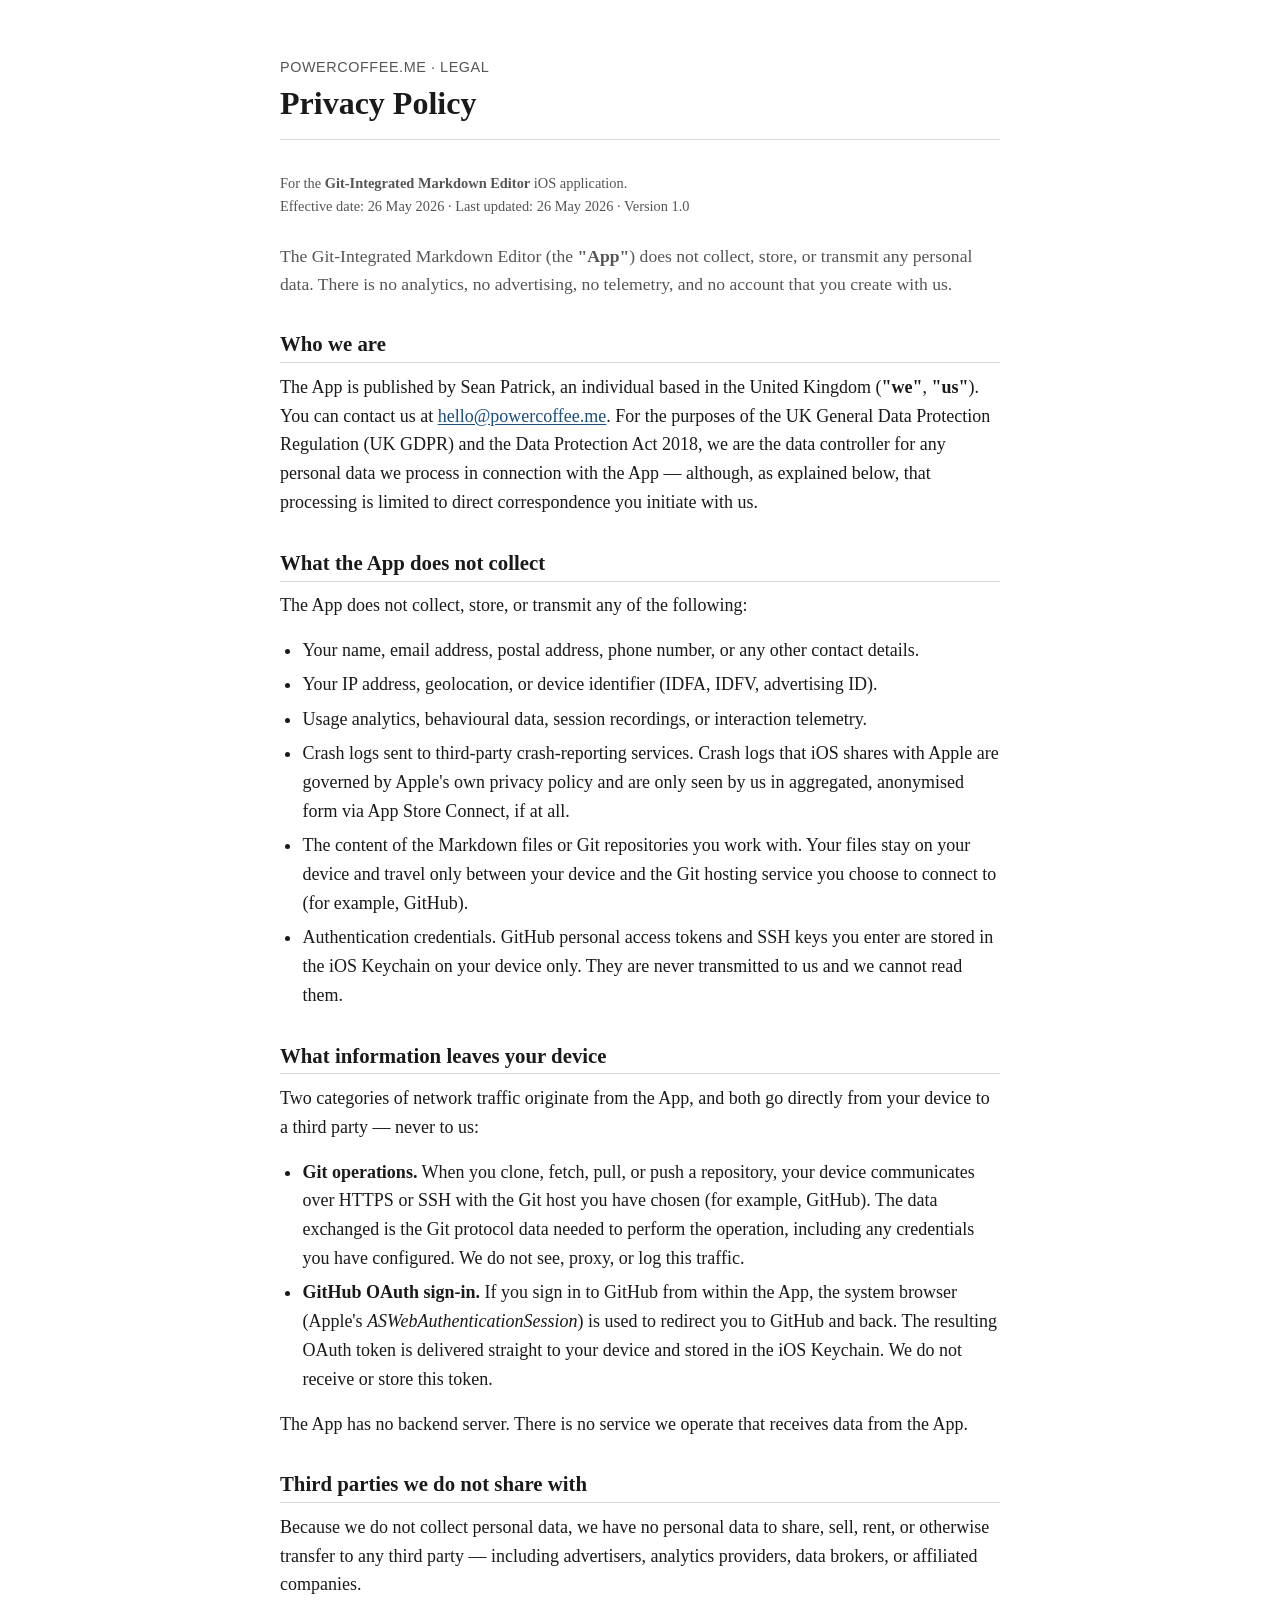
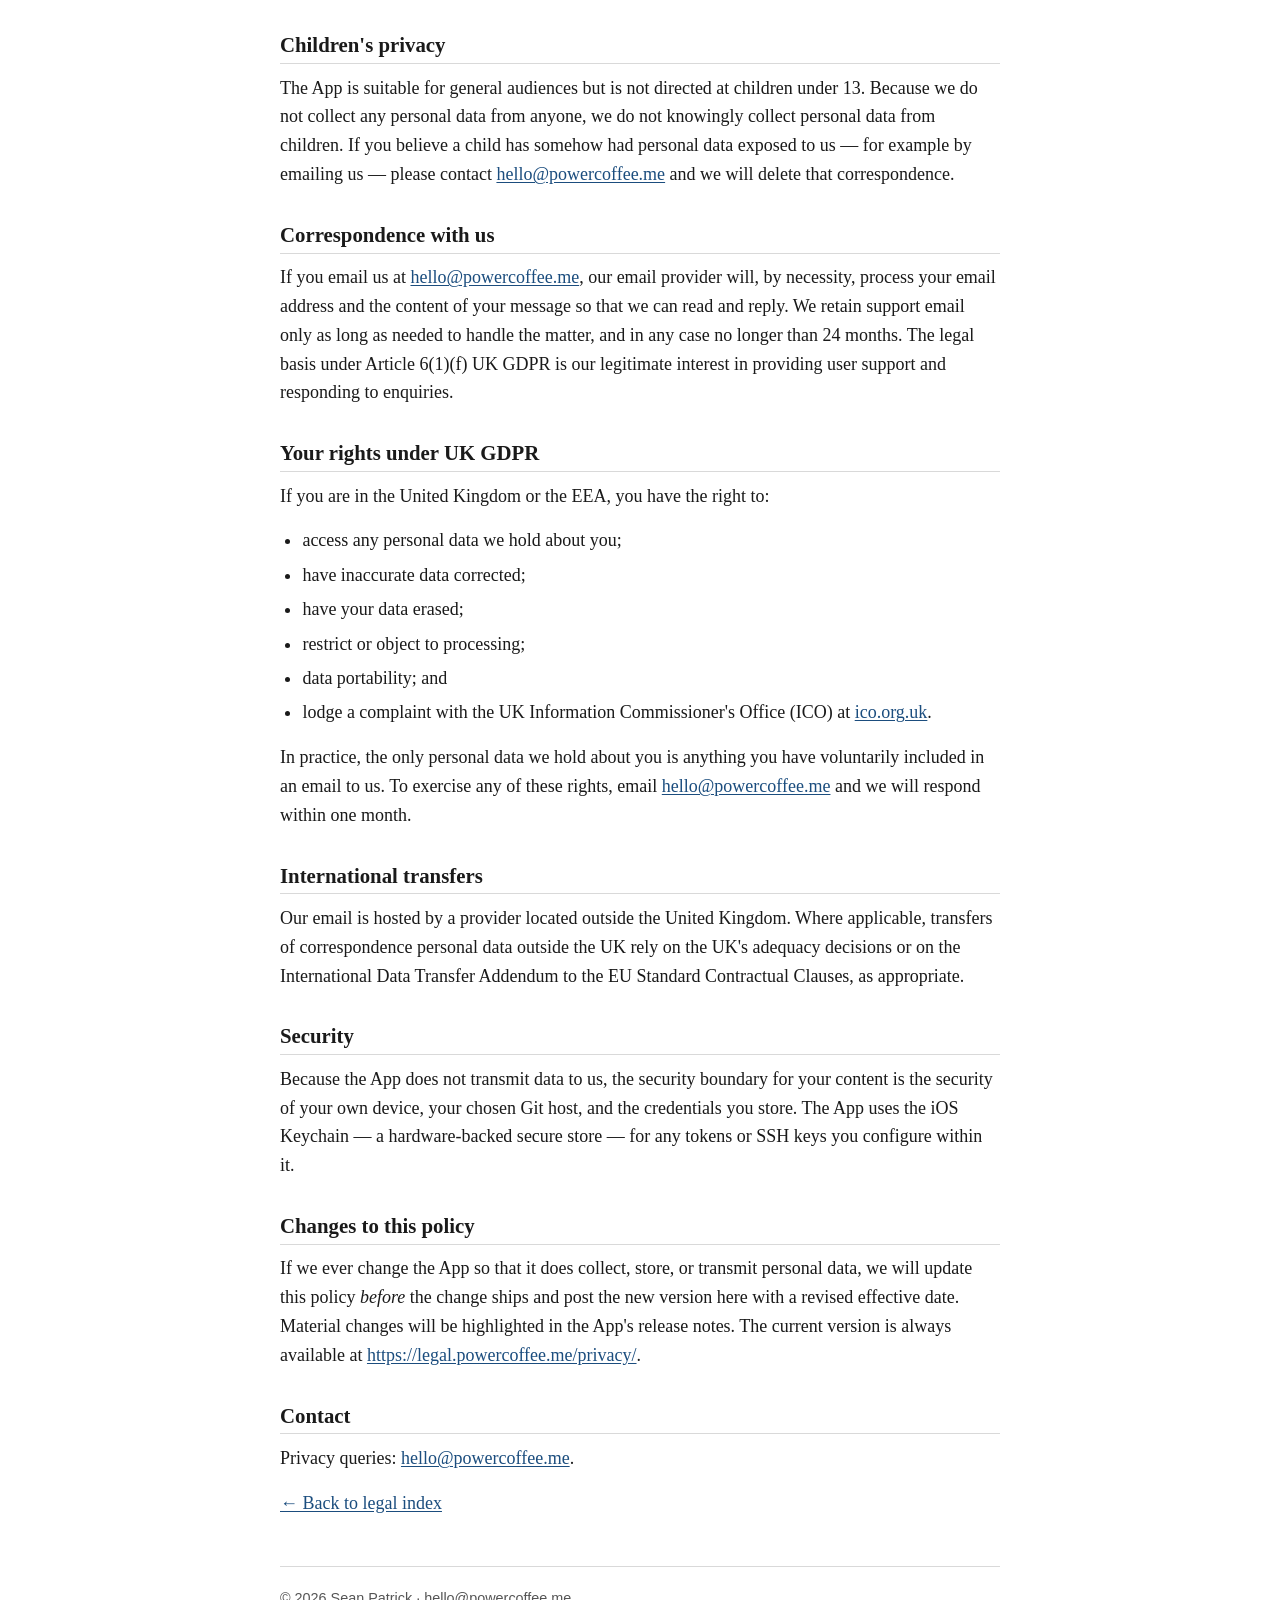
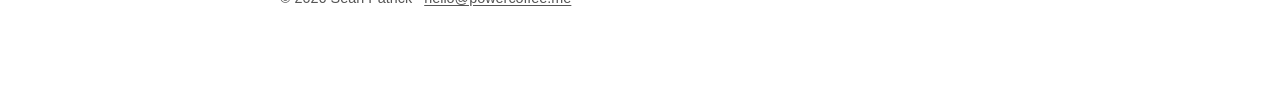
==== privacy/index.html @ 69c42aa1 "Initial commit: Terms, Privacy, landing page Static legal site for the Git-Integrated Markdown Edito" ====
<!doctype html>
<html lang="en-GB">
<head>
  <meta charset="utf-8">
  <meta name="viewport" content="width=device-width, initial-scale=1">
  <meta name="robots" content="index,follow">
  <title>Privacy Policy · Git-Integrated Markdown Editor</title>
  <meta name="description" content="Privacy Policy for the Git-Integrated Markdown Editor iOS app. The app collects no personal data.">
  <link rel="stylesheet" href="/styles.css">
</head>
<body>
  <header>
    <p class="site-title">powercoffee.me · Legal</p>
    <h1>Privacy Policy</h1>
  </header>
  <main>
    <p class="meta">For the <strong>Git-Integrated Markdown Editor</strong> iOS application.<br>
      Effective date: 26 May 2026 · Last updated: 26 May 2026 · Version 1.0</p>

    <p class="lead">The Git-Integrated Markdown Editor (the <strong>"App"</strong>) does not collect, store, or transmit any personal data. There is no analytics, no advertising, no telemetry, and no account that you create with us.</p>

    <h2>Who we are</h2>
    <p>The App is published by Sean Patrick, an individual based in the United Kingdom (<strong>"we"</strong>, <strong>"us"</strong>). You can contact us at <a href="mailto:hello@powercoffee.me">hello@powercoffee.me</a>. For the purposes of the UK General Data Protection Regulation (UK GDPR) and the Data Protection Act 2018, we are the data controller for any personal data we process in connection with the App — although, as explained below, that processing is limited to direct correspondence you initiate with us.</p>

    <h2>What the App does not collect</h2>
    <p>The App does not collect, store, or transmit any of the following:</p>
    <ul>
      <li>Your name, email address, postal address, phone number, or any other contact details.</li>
      <li>Your IP address, geolocation, or device identifier (IDFA, IDFV, advertising ID).</li>
      <li>Usage analytics, behavioural data, session recordings, or interaction telemetry.</li>
      <li>Crash logs sent to third-party crash-reporting services. Crash logs that iOS shares with Apple are governed by Apple's own privacy policy and are only seen by us in aggregated, anonymised form via App Store Connect, if at all.</li>
      <li>The content of the Markdown files or Git repositories you work with. Your files stay on your device and travel only between your device and the Git hosting service you choose to connect to (for example, GitHub).</li>
      <li>Authentication credentials. GitHub personal access tokens and SSH keys you enter are stored in the iOS Keychain on your device only. They are never transmitted to us and we cannot read them.</li>
    </ul>

    <h2>What information leaves your device</h2>
    <p>Two categories of network traffic originate from the App, and both go directly from your device to a third party — never to us:</p>
    <ul>
      <li><strong>Git operations.</strong> When you clone, fetch, pull, or push a repository, your device communicates over HTTPS or SSH with the Git host you have chosen (for example, GitHub). The data exchanged is the Git protocol data needed to perform the operation, including any credentials you have configured. We do not see, proxy, or log this traffic.</li>
      <li><strong>GitHub OAuth sign-in.</strong> If you sign in to GitHub from within the App, the system browser (Apple's <em>ASWebAuthenticationSession</em>) is used to redirect you to GitHub and back. The resulting OAuth token is delivered straight to your device and stored in the iOS Keychain. We do not receive or store this token.</li>
    </ul>
    <p>The App has no backend server. There is no service we operate that receives data from the App.</p>

    <h2>Third parties we do not share with</h2>
    <p>Because we do not collect personal data, we have no personal data to share, sell, rent, or otherwise transfer to any third party — including advertisers, analytics providers, data brokers, or affiliated companies.</p>

    <h2>Children's privacy</h2>
    <p>The App is suitable for general audiences but is not directed at children under 13. Because we do not collect any personal data from anyone, we do not knowingly collect personal data from children. If you believe a child has somehow had personal data exposed to us — for example by emailing us — please contact <a href="mailto:hello@powercoffee.me">hello@powercoffee.me</a> and we will delete that correspondence.</p>

    <h2>Correspondence with us</h2>
    <p>If you email us at <a href="mailto:hello@powercoffee.me">hello@powercoffee.me</a>, our email provider will, by necessity, process your email address and the content of your message so that we can read and reply. We retain support email only as long as needed to handle the matter, and in any case no longer than 24 months. The legal basis under Article 6(1)(f) UK GDPR is our legitimate interest in providing user support and responding to enquiries.</p>

    <h2>Your rights under UK GDPR</h2>
    <p>If you are in the United Kingdom or the EEA, you have the right to:</p>
    <ul>
      <li>access any personal data we hold about you;</li>
      <li>have inaccurate data corrected;</li>
      <li>have your data erased;</li>
      <li>restrict or object to processing;</li>
      <li>data portability; and</li>
      <li>lodge a complaint with the UK Information Commissioner's Office (ICO) at <a href="https://ico.org.uk/">ico.org.uk</a>.</li>
    </ul>
    <p>In practice, the only personal data we hold about you is anything you have voluntarily included in an email to us. To exercise any of these rights, email <a href="mailto:hello@powercoffee.me">hello@powercoffee.me</a> and we will respond within one month.</p>

    <h2>International transfers</h2>
    <p>Our email is hosted by a provider located outside the United Kingdom. Where applicable, transfers of correspondence personal data outside the UK rely on the UK's adequacy decisions or on the International Data Transfer Addendum to the EU Standard Contractual Clauses, as appropriate.</p>

    <h2>Security</h2>
    <p>Because the App does not transmit data to us, the security boundary for your content is the security of your own device, your chosen Git host, and the credentials you store. The App uses the iOS Keychain — a hardware-backed secure store — for any tokens or SSH keys you configure within it.</p>

    <h2>Changes to this policy</h2>
    <p>If we ever change the App so that it does collect, store, or transmit personal data, we will update this policy <em>before</em> the change ships and post the new version here with a revised effective date. Material changes will be highlighted in the App's release notes. The current version is always available at <a href="https://legal.powercoffee.me/privacy/">https://legal.powercoffee.me/privacy/</a>.</p>

    <h2>Contact</h2>
    <p>Privacy queries: <a href="mailto:hello@powercoffee.me">hello@powercoffee.me</a>.</p>

    <p><a href="/">← Back to legal index</a></p>
  </main>
  <footer>
    <p>&copy; 2026 Sean Patrick · <a href="mailto:hello@powercoffee.me">hello@powercoffee.me</a></p>
  </footer>
</body>
</html>
---- styles.css ----
/* Mobile-first, serif body, readable line-height, ~720px container */
:root {
  --ink: #1a1a1a;
  --muted: #555;
  --rule: #d9d9d9;
  --link: #1b4d7e;
  --link-hover: #0d2f52;
  --bg: #ffffff;
  --max-width: 720px;
}

* {
  box-sizing: border-box;
}

html {
  -webkit-text-size-adjust: 100%;
}

body {
  margin: 0;
  padding: 1.25rem;
  background: var(--bg);
  color: var(--ink);
  font-family: Georgia, "Iowan Old Style", "Times New Roman", Times, serif;
  font-size: 1.0625rem;
  line-height: 1.6;
}

main, header, footer {
  max-width: var(--max-width);
  margin: 0 auto;
}

header {
  padding: 1.5rem 0 1rem;
  border-bottom: 1px solid var(--rule);
  margin-bottom: 2rem;
}

header .site-title {
  font-size: 0.9rem;
  color: var(--muted);
  letter-spacing: 0.04em;
  text-transform: uppercase;
  margin: 0 0 0.25rem;
  font-family: -apple-system, BlinkMacSystemFont, "Helvetica Neue", Arial, sans-serif;
}

header h1 {
  margin: 0;
  font-size: 1.75rem;
  line-height: 1.25;
}

h1, h2, h3 {
  line-height: 1.3;
  margin-top: 2rem;
  margin-bottom: 0.6rem;
}

h2 {
  font-size: 1.3rem;
  border-bottom: 1px solid var(--rule);
  padding-bottom: 0.3rem;
}

h3 {
  font-size: 1.1rem;
}

p, ul, ol {
  margin: 0 0 1rem;
}

ul, ol {
  padding-left: 1.4rem;
}

li + li {
  margin-top: 0.35rem;
}

a {
  color: var(--link);
  text-decoration: underline;
  text-underline-offset: 2px;
}

a:hover, a:focus {
  color: var(--link-hover);
}

.lead {
  font-size: 1.1rem;
  color: var(--muted);
}

.meta {
  color: var(--muted);
  font-size: 0.9rem;
  margin-bottom: 1.5rem;
}

footer {
  margin-top: 3rem;
  padding: 1.25rem 0 2rem;
  border-top: 1px solid var(--rule);
  color: var(--muted);
  font-size: 0.9rem;
  font-family: -apple-system, BlinkMacSystemFont, "Helvetica Neue", Arial, sans-serif;
}

footer a {
  color: var(--muted);
}

.docs-list {
  list-style: none;
  padding: 0;
}

.docs-list li {
  padding: 0.75rem 0;
  border-bottom: 1px solid var(--rule);
}

.docs-list a {
  font-size: 1.1rem;
}

@media (min-width: 600px) {
  body {
    padding: 2rem 1.5rem;
    font-size: 1.125rem;
  }
  header h1 {
    font-size: 2rem;
  }
}
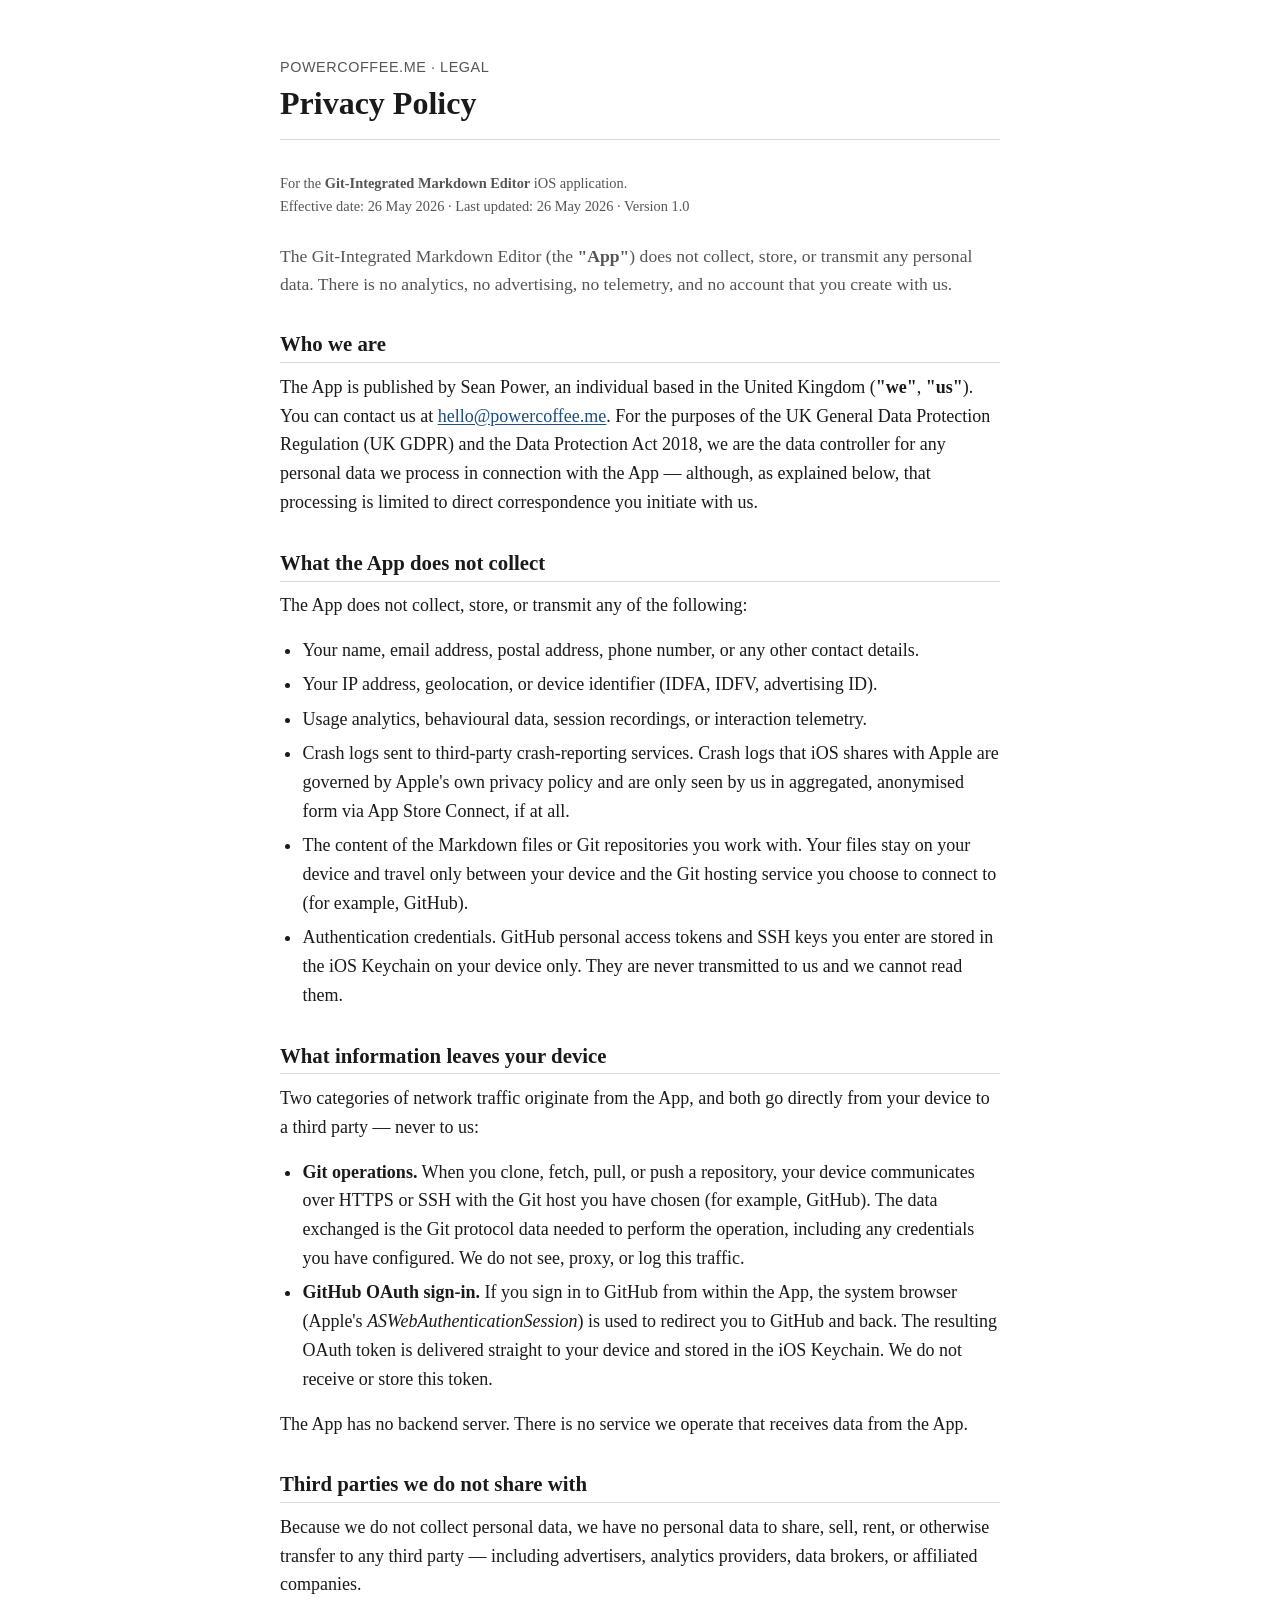
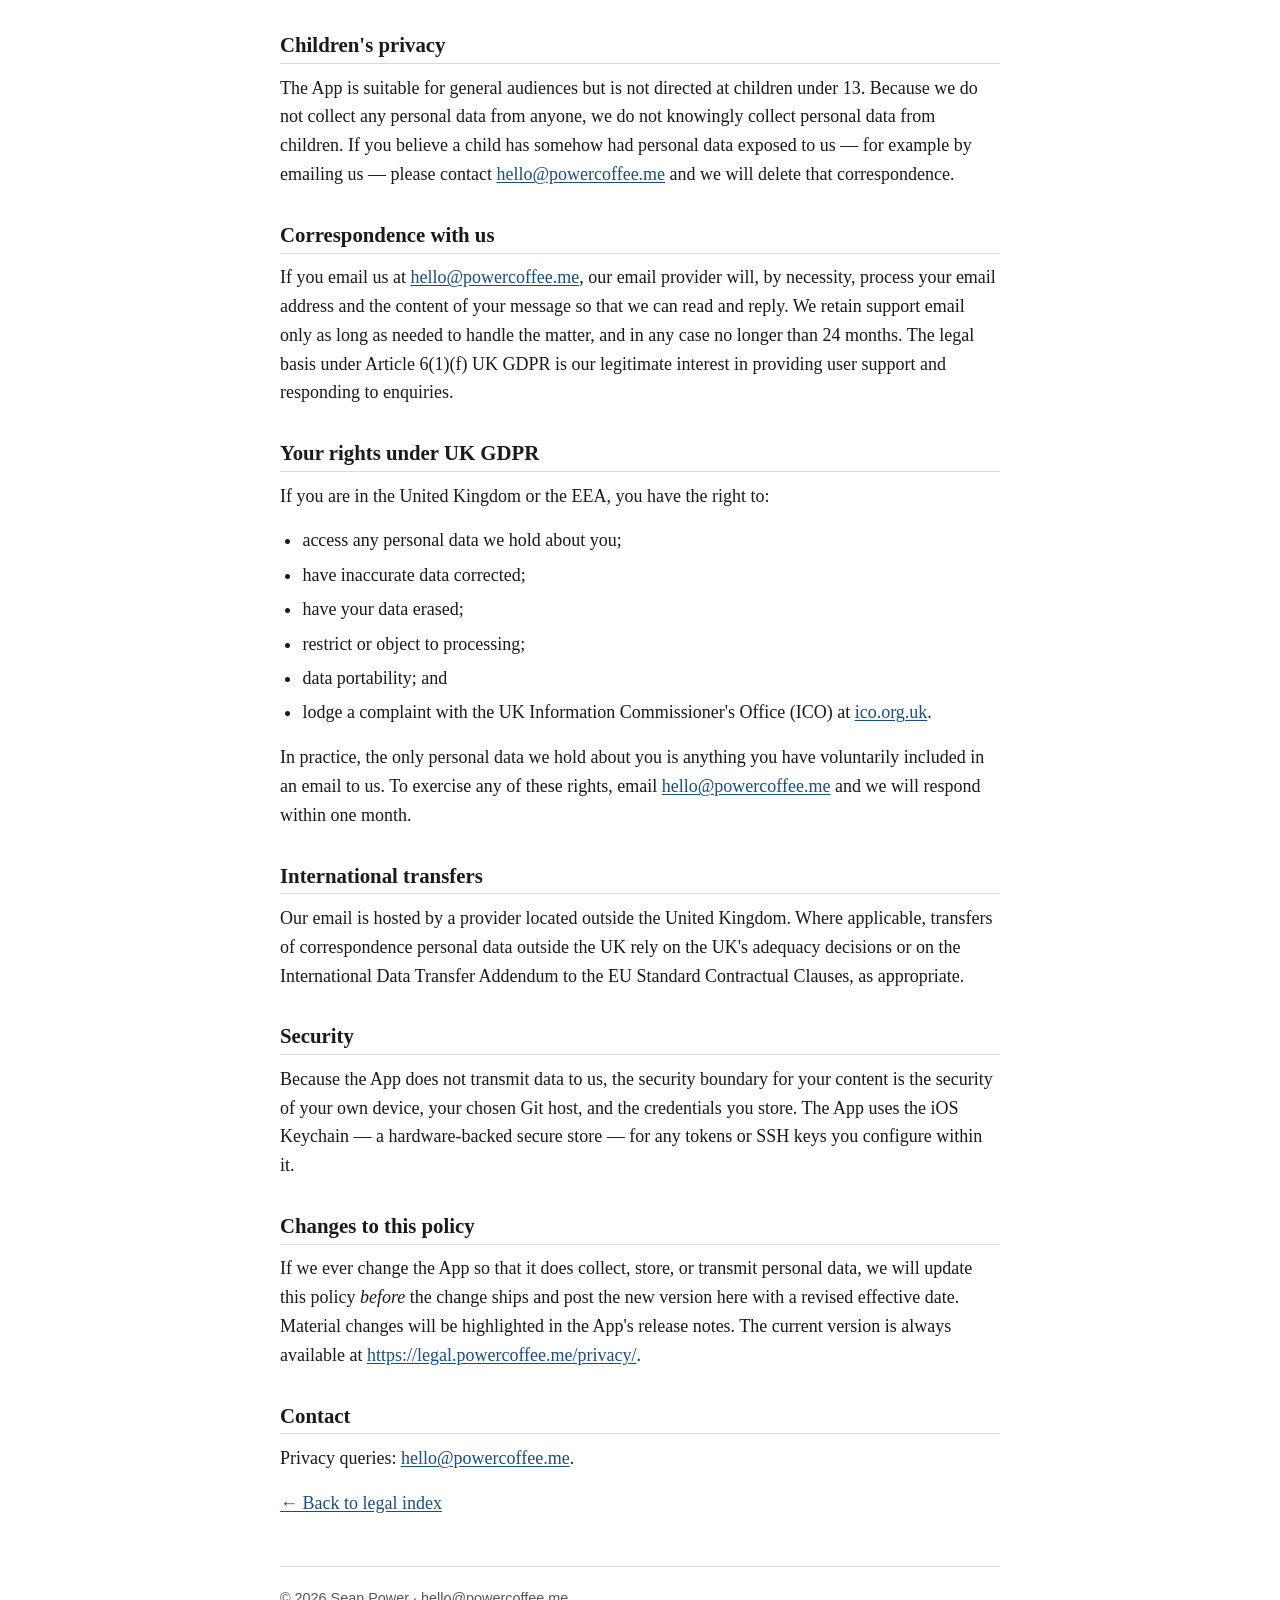
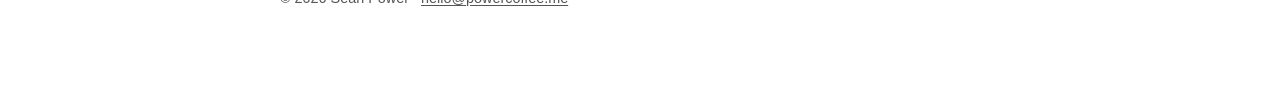
==== commit 49d69029: "chore: rename publisher from Sean Patrick to Sean Power Aligns the legal site footer, Privacy 'Who w" ====
--- a/privacy/index.html
+++ b/privacy/index.html
@@ -20,7 +20,7 @@
     <p class="lead">The Git-Integrated Markdown Editor (the <strong>"App"</strong>) does not collect, store, or transmit any personal data. There is no analytics, no advertising, no telemetry, and no account that you create with us.</p>
 
     <h2>Who we are</h2>
-    <p>The App is published by Sean Patrick, an individual based in the United Kingdom (<strong>"we"</strong>, <strong>"us"</strong>). You can contact us at <a href="mailto:hello@powercoffee.me">hello@powercoffee.me</a>. For the purposes of the UK General Data Protection Regulation (UK GDPR) and the Data Protection Act 2018, we are the data controller for any personal data we process in connection with the App — although, as explained below, that processing is limited to direct correspondence you initiate with us.</p>
+    <p>The App is published by Sean Power, an individual based in the United Kingdom (<strong>"we"</strong>, <strong>"us"</strong>). You can contact us at <a href="mailto:hello@powercoffee.me">hello@powercoffee.me</a>. For the purposes of the UK General Data Protection Regulation (UK GDPR) and the Data Protection Act 2018, we are the data controller for any personal data we process in connection with the App — although, as explained below, that processing is limited to direct correspondence you initiate with us.</p>
 
     <h2>What the App does not collect</h2>
     <p>The App does not collect, store, or transmit any of the following:</p>
@@ -77,7 +77,7 @@
     <p><a href="/">← Back to legal index</a></p>
   </main>
   <footer>
-    <p>&copy; 2026 Sean Patrick · <a href="mailto:hello@powercoffee.me">hello@powercoffee.me</a></p>
+    <p>&copy; 2026 Sean Power · <a href="mailto:hello@powercoffee.me">hello@powercoffee.me</a></p>
   </footer>
 </body>
 </html>
